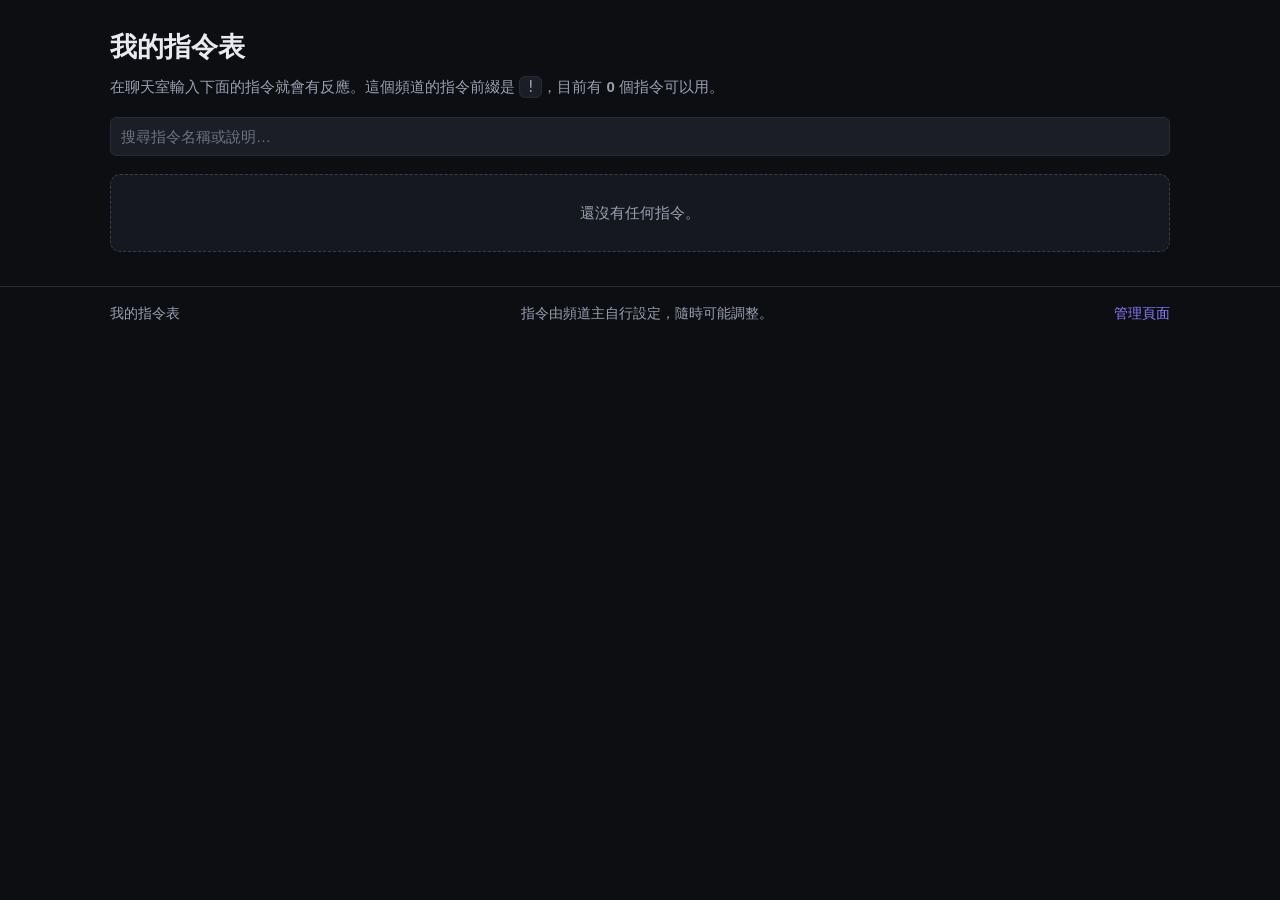
==== index.html @ 60c1bf4f "Add commands list website (viewer + admin) for GitHub Pages" ====
<!DOCTYPE html>
<html lang="zh-Hant">
<head>
<meta charset="utf-8">
<meta name="viewport" content="width=device-width, initial-scale=1, viewport-fit=cover">
<title>我的指令表</title>
<meta name="description" content="聊天室指令一覽：包含指令說明、權限、冷卻與別名。">
<link rel="icon" href="data:,">
<link rel="stylesheet" href="styles.css">
</head>
<body>

<main class="wrap">
  <header class="pub-head">
    <h1 data-site-title>我的指令表</h1>
    <p class="lead">
      在聊天室輸入下面的指令就會有反應。這個頻道的指令前綴是
      <code data-site-prefix>!</code>，目前有 <b data-total>0</b> 個指令可以用。
    </p>
  </header>

  <div class="pub-search">
    <label class="sr-only" for="cmd-q">搜尋指令</label>
    <input id="cmd-q" type="search" autocomplete="off" spellcheck="false"
           placeholder="搜尋指令名稱或說明…" data-cmd-search>
    <p class="count small muted" data-cmd-count hidden></p>
  </div>

  <div id="groups">
    <p class="muted small" data-loading>載入中…</p>
  </div>

  <p class="empty" data-empty hidden>沒有符合的指令。換個關鍵字試試看。</p>

  <p class="pub-note" data-note hidden>
    找不到想要的？頁面內容由頻道主自行維護，隨時可能調整。
  </p>
</main>

<footer class="foot">
  <div class="wrap foot-row">
    <span data-foot-title>指令表</span>
    <span class="muted">指令由頻道主自行設定，隨時可能調整。</span>
    <a href="admin.html" title="管理指令表">管理頁面</a>
  </div>
</footer>

<script src="viewer.js" defer></script>
</body>
</html>
---- styles.css ----
/* ===== 指令表網站 — 共用深色主題 ===== */
:root {
  --bg: #0d0e12;
  --bg-inset: #12141a;
  --bg-card: #16181f;
  --bg-elev: #1b1e27;
  --border: #272b36;
  --border-strong: #363c4a;
  --text: #e8eaf0;
  --dim: #98a0b0;
  --faint: #6b7280;
  --brand: #8b7cff;
  --brand-soft: rgba(139, 124, 255, .14);
  --ok: #3fb96f;
  --ok-soft: rgba(63, 185, 111, .14);
  --err: #e5534b;
  --err-soft: rgba(229, 83, 75, .14);
  --warn: #d4a72c;
  --warn-soft: rgba(212, 167, 44, .14);
  --mono: ui-monospace, "Cascadia Mono", "SF Mono", Consolas, "Microsoft JhengHei Mono", monospace;
  --sans: -apple-system, BlinkMacSystemFont, "Segoe UI", "Microsoft JhengHei", "PingFang TC", "Noto Sans TC", sans-serif;
  --radius: 10px;
  --radius-sm: 6px;
  --gap: 14px;
}

* { box-sizing: border-box; }

html { color-scheme: dark; }

body {
  margin: 0;
  background: var(--bg);
  color: var(--text);
  font-family: var(--sans);
  font-size: 15px;
  line-height: 1.55;
  -webkit-font-smoothing: antialiased;
}

a { color: var(--brand); text-decoration: none; }
a:hover { text-decoration: underline; }

.wrap { max-width: 1100px; margin: 0 auto; padding: 0 20px; }

.muted { color: var(--dim); }
.small { font-size: .875rem; }
[hidden] { display: none !important; }

.sr-only {
  position: absolute; width: 1px; height: 1px;
  margin: -1px; padding: 0; overflow: hidden;
  clip: rect(0 0 0 0); white-space: nowrap; border: 0;
}

/* ===== 頁首 ===== */
.pub-head { margin: 26px 0 18px; }
.pub-head h1 { margin: 0 0 .25em; font-size: 1.7rem; }
.pub-head .lead { color: var(--dim); margin: 0; }
.pub-head code, .pub-note code, .chip code {
  font-family: var(--mono);
  background: var(--bg-elev);
  border: 1px solid var(--border);
  border-radius: var(--radius-sm);
  padding: 1px 6px;
}

/* ===== 搜尋 ===== */
.pub-search { margin-bottom: 18px; }
.pub-search input {
  width: 100%;
  background: var(--bg-elev);
  border: 1px solid var(--border);
  border-radius: var(--radius);
  color: var(--text);
  font: inherit;
  padding: 10px 14px;
  outline: none;
}
.pub-search input:focus { border-color: var(--brand); }
.pub-search input::placeholder { color: var(--faint); }
.pub-search .count { margin: 6px 2px 0; }

/* ===== 分類卡片 ===== */
.cmd-group {
  margin-bottom: var(--gap);
  background: var(--bg-card);
  border: 1px solid var(--border);
  border-radius: var(--radius);
  padding: 14px 16px 16px;
}
.cmd-group h2 {
  margin: 0 0 12px;
  font-size: 1.08rem;
  display: flex;
  align-items: baseline;
  gap: 8px;
}

.cmd-list {
  display: grid;
  gap: 10px;
  grid-template-columns: repeat(auto-fill, minmax(260px, 1fr));
}

/* ===== 指令方塊 ===== */
.cmd {
  display: flex;
  flex-direction: column;
  gap: 6px;
  background: var(--bg-inset);
  border: 1px solid var(--border);
  border-radius: var(--radius);
  padding: 12px 14px;
  min-width: 0;
}
.cmd .usage {
  font-family: var(--mono);
  font-size: .95rem;
  font-weight: 700;
  color: var(--text);
  overflow-wrap: anywhere;
}
.cmd .sum { margin: 0; color: var(--dim); font-size: .9rem; overflow-wrap: anywhere; }
.cmd .meta { display: flex; flex-wrap: wrap; gap: 6px; margin: 2px 0 0; }

/* 權限徽章 / 標籤 */
.badge {
  display: inline-block;
  font-size: .78rem;
  font-weight: 600;
  line-height: 1.4;
  padding: 2px 9px;
  border-radius: 999px;
  border: 1px solid transparent;
  white-space: nowrap;
}
.badge.brand {
  background: var(--brand-soft);
  border-color: rgba(139, 124, 255, .45);
  color: #b3a8ff;
}
.chip {
  display: inline-block;
  font-size: .78rem;
  line-height: 1.4;
  padding: 2px 9px;
  border-radius: 999px;
  background: var(--bg-elev);
  border: 1px solid var(--border);
  color: var(--dim);
  overflow-wrap: anywhere;
  max-width: 100%;
}

.pub-note { color: var(--dim); font-size: .9rem; margin-top: 18px; }
.empty {
  text-align: center;
  color: var(--dim);
  background: var(--bg-card);
  border: 1px dashed var(--border-strong);
  border-radius: var(--radius);
  padding: 26px 14px;
}

/* ===== 頁尾 ===== */
.foot {
  margin-top: 34px;
  border-top: 1px solid var(--border);
  padding: 16px 0 26px;
  font-size: .875rem;
  color: var(--dim);
}
.foot .foot-row {
  display: flex;
  flex-wrap: wrap;
  gap: 8px 18px;
  align-items: center;
  justify-content: space-between;
}

/* ===== 按鈕 ===== */
.btn {
  display: inline-flex;
  align-items: center;
  gap: 6px;
  font: inherit;
  font-size: .9rem;
  font-weight: 600;
  color: var(--text);
  background: var(--bg-elev);
  border: 1px solid var(--border-strong);
  border-radius: var(--radius-sm);
  padding: 7px 13px;
  cursor: pointer;
  white-space: nowrap;
}
.btn:hover { border-color: var(--brand); }
.btn:active { transform: translateY(1px); }
.btn:disabled { opacity: .5; cursor: not-allowed; transform: none; }
.btn-primary { background: var(--brand); border-color: var(--brand); color: #14122b; }
.btn-primary:hover { filter: brightness(1.1); border-color: var(--brand); }
.btn-danger { color: #ff9d97; border-color: rgba(229, 83, 75, .5); }
.btn-danger:hover { border-color: var(--err); background: var(--err-soft); }
.btn-ghost { background: transparent; border-color: transparent; color: var(--dim); font-weight: 500; }
.btn-ghost:hover { border-color: var(--border-strong); color: var(--text); }
.btn-sm { font-size: .82rem; padding: 4px 10px; }
label.btn { cursor: pointer; }

/* ===== 表單 ===== */
input[type="text"], input[type="search"], input[type="password"], textarea, select {
  font: inherit;
  color: var(--text);
  background: var(--bg-elev);
  border: 1px solid var(--border);
  border-radius: var(--radius-sm);
  padding: 7px 10px;
  outline: none;
  min-width: 0;
}
input:focus, textarea:focus, select:focus { border-color: var(--brand); }
input::placeholder, textarea::placeholder { color: var(--faint); }
textarea { resize: vertical; line-height: 1.45; }

label.field {
  display: flex;
  flex-direction: column;
  gap: 4px;
  font-size: .8rem;
  font-weight: 600;
  color: var(--dim);
}

/* ===== 編輯頁 ===== */
.admin-wrap { padding-bottom: 60px; }

.admin-head {
  display: flex;
  flex-wrap: wrap;
  align-items: center;
  justify-content: space-between;
  gap: 10px;
  margin: 24px 0 16px;
}
.admin-head h1 { margin: 0; font-size: 1.45rem; }
.admin-head .head-links { display: flex; gap: 14px; font-size: .9rem; }

.card {
  background: var(--bg-card);
  border: 1px solid var(--border);
  border-radius: var(--radius);
  padding: 14px 16px;
}

/* Token 設定區 */
.token-panel { margin-bottom: 14px; }
.token-panel h2 { margin: 0 0 10px; font-size: 1rem; }
.token-row {
  display: flex;
  flex-wrap: wrap;
  gap: 10px;
  align-items: flex-end;
}
.token-row .field { flex: 1 1 180px; }
.token-row input { width: 100%; }
.settings-btns { display: flex; gap: 8px; align-items: center; }
.token-hint { margin: 10px 0 0; font-size: .82rem; color: var(--dim); }
.token-state { font-size: .85rem; font-weight: 600; }
.token-state.ok { color: var(--ok); }
.token-state.err { color: var(--err); }

/* 工具列 */
.admin-bar {
  position: sticky;
  top: 0;
  z-index: 30;
  display: flex;
  flex-wrap: wrap;
  align-items: center;
  gap: 8px;
  background: rgba(13, 14, 18, .92);
  backdrop-filter: blur(8px);
  border: 1px solid var(--border);
  border-radius: var(--radius);
  padding: 10px 12px;
  margin-bottom: 14px;
}
.admin-bar .spacer { flex: 1; }

.pill {
  display: inline-block;
  font-size: .78rem;
  font-weight: 700;
  padding: 3px 10px;
  border-radius: 999px;
  border: 1px solid transparent;
}
.pill.saved { background: var(--ok-soft); border-color: rgba(63, 185, 111, .45); color: var(--ok); }
.pill.dirty { background: var(--warn-soft); border-color: rgba(212, 167, 44, .45); color: var(--warn); }

/* 站點設定 */
.site-meta {
  display: flex;
  flex-wrap: wrap;
  gap: 12px;
  margin-bottom: 14px;
}
.site-meta .field { flex: 1 1 200px; }
.site-meta input { width: 100%; }

/* 分類（編輯） */
.group {
  background: var(--bg-card);
  border: 1px solid var(--border);
  border-radius: var(--radius);
  padding: 12px 14px 14px;
  margin-bottom: var(--gap);
}
.group-head {
  display: flex;
  align-items: center;
  gap: 8px;
  margin-bottom: 12px;
  cursor: grab;
}
.group-head:active { cursor: grabbing; }
.group-head .group-name {
  flex: 1;
  font-weight: 700;
  font-size: 1rem;
  background: transparent;
  border-color: transparent;
}
.group-head .group-name:hover, .group-head .group-name:focus { background: var(--bg-elev); border-color: var(--border); }
.group-head .count { color: var(--dim); font-size: .85rem; white-space: nowrap; }
.group-head .actions { display: flex; gap: 6px; }

.handle {
  color: var(--faint);
  font-size: .95rem;
  letter-spacing: -2px;
  user-select: none;
  padding: 0 2px;
}

/* 編輯頁的指令清單：欄位較多，用較寬的卡片 */
.group .cmd-list { grid-template-columns: repeat(auto-fill, minmax(340px, 1fr)); }

/* 指令方塊（編輯） */
.cmd-editor { gap: 10px; }
.cmd-editor .cmd-head {
  display: flex;
  align-items: center;
  gap: 8px;
  cursor: grab;
  border-bottom: 1px dashed var(--border);
  padding-bottom: 8px;
}
.cmd-editor .cmd-head:active { cursor: grabbing; }
.cmd-editor .cmd-head .preview {
  flex: 1;
  font-family: var(--mono);
  font-weight: 700;
  font-size: .92rem;
  color: var(--brand);
  overflow-wrap: anywhere;
}
.cmd-editor .grid2 {
  display: grid;
  grid-template-columns: 1fr 1fr;
  gap: 8px;
}
.cmd-editor .grid2 .full { grid-column: 1 / -1; }
.cmd-editor input, .cmd-editor textarea { width: 100%; font-size: .9rem; }

/* 新增按鈕列 */
.add-row { margin-top: 10px; }

/* 空狀態 */
.admin-empty {
  text-align: center;
  color: var(--dim);
  border: 1px dashed var(--border-strong);
  border-radius: var(--radius);
  padding: 34px 16px;
}
.admin-empty b { color: var(--text); }

/* 拖曳狀態 */
.dragging { opacity: .38; }
.drop-before { box-shadow: 0 -3px 0 0 var(--brand); }
.drop-after { box-shadow: 0 3px 0 0 var(--brand); }
.drop-inside { outline: 2px solid var(--brand); outline-offset: -2px; }

/* 提示條 */
.banner {
  display: flex;
  flex-wrap: wrap;
  align-items: center;
  gap: 10px;
  border-radius: var(--radius);
  padding: 10px 14px;
  margin-bottom: 14px;
  font-size: .9rem;
  border: 1px solid transparent;
}
.banner.warn { background: var(--warn-soft); border-color: rgba(212, 167, 44, .4); color: #ecd27c; }
.banner.info { background: var(--brand-soft); border-color: rgba(139, 124, 255, .4); color: #bcb2ff; }
.banner .banner-spacer { flex: 1; }

/* Toast */
#toast {
  position: fixed;
  left: 50%;
  bottom: 26px;
  transform: translateX(-50%) translateY(20px);
  background: var(--bg-elev);
  border: 1px solid var(--border-strong);
  border-radius: var(--radius);
  padding: 10px 18px;
  font-size: .9rem;
  font-weight: 600;
  opacity: 0;
  pointer-events: none;
  transition: .22s ease;
  z-index: 100;
  max-width: min(92vw, 480px);
  text-align: center;
}
#toast.show { opacity: 1; transform: translateX(-50%) translateY(0); }
#toast.ok { border-color: rgba(63, 185, 111, .6); color: var(--ok); }
#toast.err { border-color: rgba(229, 83, 75, .6); color: #ff9d97; }

/* ===== 響應式 ===== */
@media (max-width: 640px) {
  .cmd-list { grid-template-columns: 1fr; }
  .cmd-editor .grid2 { grid-template-columns: 1fr; }
  .admin-head h1 { font-size: 1.25rem; }
  .admin-bar { position: static; }
}
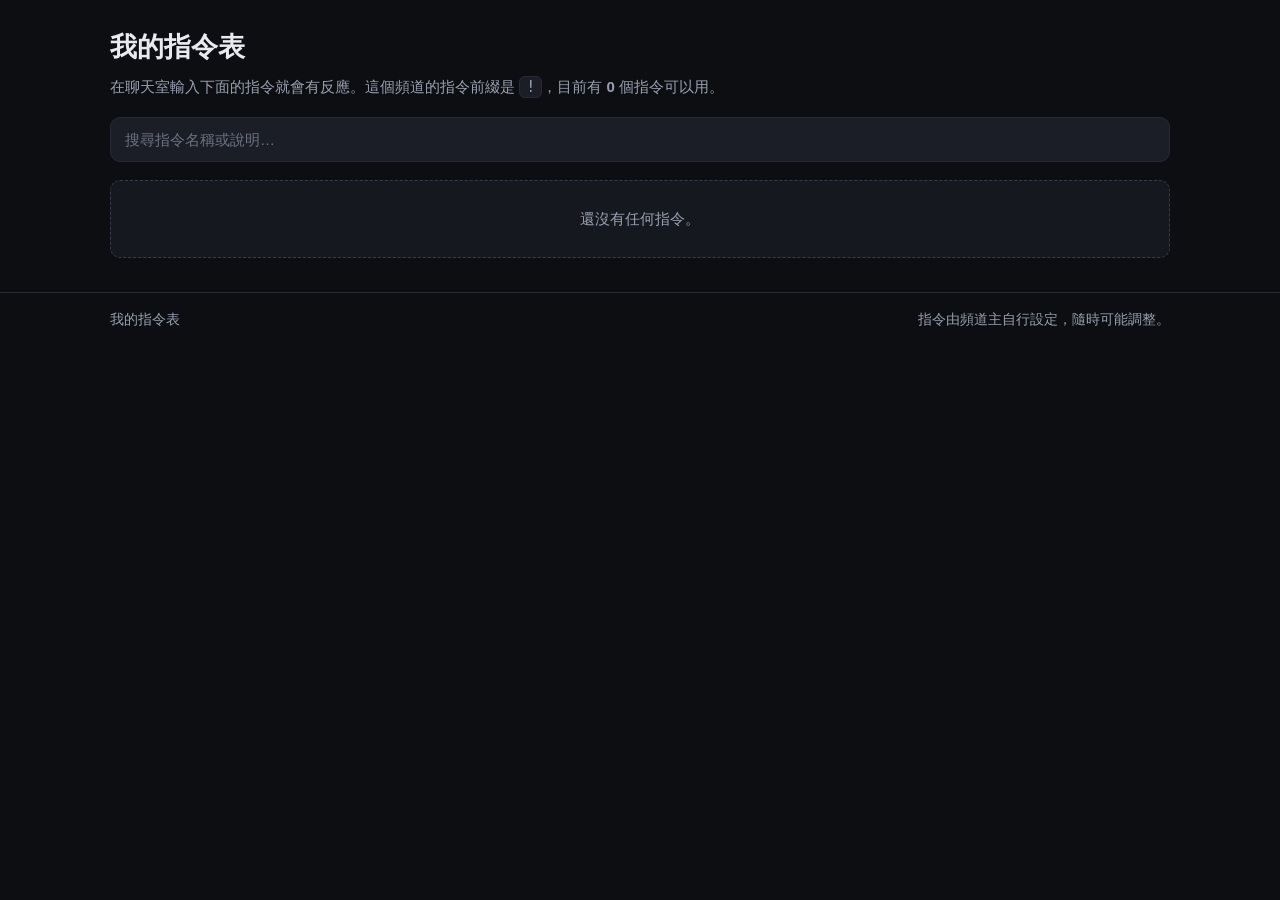
==== commit 3e2bc3ad: "Simplify to single index.html + editable commands.json" ====
--- a/index.html
+++ b/index.html
@@ -6,7 +6,162 @@
 <title>我的指令表</title>
 <meta name="description" content="聊天室指令一覽：包含指令說明、權限、冷卻與別名。">
 <link rel="icon" href="data:,">
-<link rel="stylesheet" href="styles.css">
+<style>
+:root {
+  --bg: #0d0e12;
+  --bg-inset: #12141a;
+  --bg-card: #16181f;
+  --bg-elev: #1b1e27;
+  --border: #272b36;
+  --border-strong: #363c4a;
+  --text: #e8eaf0;
+  --dim: #98a0b0;
+  --faint: #6b7280;
+  --brand: #8b7cff;
+  --brand-soft: rgba(139, 124, 255, .14);
+  --mono: ui-monospace, "Cascadia Mono", "SF Mono", Consolas, "Microsoft JhengHei Mono", monospace;
+  --sans: -apple-system, BlinkMacSystemFont, "Segoe UI", "Microsoft JhengHei", "PingFang TC", "Noto Sans TC", sans-serif;
+  --radius: 10px;
+  --radius-sm: 6px;
+  --gap: 14px;
+}
+* { box-sizing: border-box; }
+html { color-scheme: dark; }
+body {
+  margin: 0;
+  background: var(--bg);
+  color: var(--text);
+  font-family: var(--sans);
+  font-size: 15px;
+  line-height: 1.55;
+  -webkit-font-smoothing: antialiased;
+}
+a { color: var(--brand); text-decoration: none; }
+a:hover { text-decoration: underline; }
+.wrap { max-width: 1100px; margin: 0 auto; padding: 0 20px; }
+.muted { color: var(--dim); }
+.small { font-size: .875rem; }
+[hidden] { display: none !important; }
+.sr-only {
+  position: absolute; width: 1px; height: 1px;
+  margin: -1px; padding: 0; overflow: hidden;
+  clip: rect(0 0 0 0); white-space: nowrap; border: 0;
+}
+.pub-head { margin: 26px 0 18px; }
+.pub-head h1 { margin: 0 0 .25em; font-size: 1.7rem; }
+.pub-head .lead { color: var(--dim); margin: 0; }
+.pub-head code, .pub-note code {
+  font-family: var(--mono);
+  background: var(--bg-elev);
+  border: 1px solid var(--border);
+  border-radius: var(--radius-sm);
+  padding: 1px 6px;
+}
+.pub-search { margin-bottom: 18px; }
+.pub-search input {
+  width: 100%;
+  background: var(--bg-elev);
+  border: 1px solid var(--border);
+  border-radius: var(--radius);
+  color: var(--text);
+  font: inherit;
+  padding: 10px 14px;
+  outline: none;
+}
+.pub-search input:focus { border-color: var(--brand); }
+.pub-search input::placeholder { color: var(--faint); }
+.pub-search .count { margin: 6px 2px 0; }
+.cmd-group {
+  margin-bottom: var(--gap);
+  background: var(--bg-card);
+  border: 1px solid var(--border);
+  border-radius: var(--radius);
+  padding: 14px 16px 16px;
+}
+.cmd-group h2 {
+  margin: 0 0 12px;
+  font-size: 1.08rem;
+  display: flex;
+  align-items: baseline;
+  gap: 8px;
+}
+.cmd-list {
+  display: grid;
+  gap: 10px;
+  grid-template-columns: repeat(auto-fill, minmax(260px, 1fr));
+}
+.cmd {
+  display: flex;
+  flex-direction: column;
+  gap: 6px;
+  background: var(--bg-inset);
+  border: 1px solid var(--border);
+  border-radius: var(--radius);
+  padding: 12px 14px;
+  min-width: 0;
+}
+.cmd .usage {
+  font-family: var(--mono);
+  font-size: .95rem;
+  font-weight: 700;
+  overflow-wrap: anywhere;
+}
+.cmd .sum { margin: 0; color: var(--dim); font-size: .9rem; overflow-wrap: anywhere; }
+.cmd .meta { display: flex; flex-wrap: wrap; gap: 6px; margin: 2px 0 0; }
+.badge {
+  display: inline-block;
+  font-size: .78rem;
+  font-weight: 600;
+  line-height: 1.4;
+  padding: 2px 9px;
+  border-radius: 999px;
+  border: 1px solid transparent;
+  white-space: nowrap;
+}
+.badge.brand {
+  background: var(--brand-soft);
+  border-color: rgba(139, 124, 255, .45);
+  color: #b3a8ff;
+}
+.chip {
+  display: inline-block;
+  font-size: .78rem;
+  line-height: 1.4;
+  padding: 2px 9px;
+  border-radius: 999px;
+  background: var(--bg-elev);
+  border: 1px solid var(--border);
+  color: var(--dim);
+  overflow-wrap: anywhere;
+  max-width: 100%;
+}
+.pub-note { color: var(--dim); font-size: .9rem; margin-top: 18px; }
+.empty {
+  text-align: center;
+  color: var(--dim);
+  background: var(--bg-card);
+  border: 1px dashed var(--border-strong);
+  border-radius: var(--radius);
+  padding: 26px 14px;
+}
+.foot {
+  margin-top: 34px;
+  border-top: 1px solid var(--border);
+  padding: 16px 0 26px;
+  font-size: .875rem;
+  color: var(--dim);
+}
+.foot .foot-row {
+  display: flex;
+  flex-wrap: wrap;
+  gap: 8px 18px;
+  align-items: center;
+  justify-content: space-between;
+}
+@media (max-width: 640px) {
+  .cmd-list { grid-template-columns: 1fr; }
+}
+</style>
 </head>
 <body>
 
@@ -27,10 +182,10 @@
   </div>
 
   <div id="groups">
-    <p class="muted small" data-loading>載入中…</p>
+    <p class="muted small">載入中…</p>
   </div>
 
-  <p class="empty" data-empty hidden>沒有符合的指令。換個關鍵字試試看。</p>
+  <p class="empty" data-empty hidden></p>
 
   <p class="pub-note" data-note hidden>
     找不到想要的？頁面內容由頻道主自行維護，隨時可能調整。
@@ -41,10 +196,148 @@
   <div class="wrap foot-row">
     <span data-foot-title>指令表</span>
     <span class="muted">指令由頻道主自行設定，隨時可能調整。</span>
-    <a href="admin.html" title="管理指令表">管理頁面</a>
   </div>
 </footer>
 
-<script src="viewer.js" defer></script>
+<script>
+(function () {
+  "use strict";
+
+  var DATA = { title: "我的指令表", prefix: "!", groups: [] };
+  var query = "";
+
+  var el = {
+    title: document.querySelector("[data-site-title]"),
+    footTitle: document.querySelector("[data-foot-title]"),
+    prefix: document.querySelector("[data-site-prefix]"),
+    total: document.querySelector("[data-total]"),
+    search: document.querySelector("[data-cmd-search]"),
+    count: document.querySelector("[data-cmd-count]"),
+    groups: document.getElementById("groups"),
+    empty: document.querySelector("[data-empty]"),
+    note: document.querySelector("[data-note]")
+  };
+
+  function esc(s) {
+    return String(s == null ? "" : s)
+      .replace(/&/g, "&amp;").replace(/</g, "&lt;").replace(/>/g, "&gt;")
+      .replace(/"/g, "&quot;").replace(/'/g, "&#39;");
+  }
+
+  function norm(s) { return String(s == null ? "" : s).toLowerCase(); }
+
+  function sanitize(raw) {
+    var d = raw && typeof raw === "object" ? raw : {};
+    var data = {
+      title: (typeof d.title === "string" && d.title.trim()) ? d.title : "我的指令表",
+      prefix: (typeof d.prefix === "string" && d.prefix) ? d.prefix : "!",
+      groups: []
+    };
+    (Array.isArray(d.groups) ? d.groups : []).forEach(function (g) {
+      if (!g || typeof g !== "object") return;
+      var group = { name: String(g.name || "未命名分類"), commands: [] };
+      (Array.isArray(g.commands) ? g.commands : []).forEach(function (c) {
+        if (!c || typeof c !== "object") return;
+        group.commands.push({
+          name: String(c.name || ""),
+          description: String(c.description || ""),
+          permission: String(c.permission || ""),
+          cooldown: String(c.cooldown || ""),
+          aliases: Array.isArray(c.aliases) ? c.aliases.map(String) : []
+        });
+      });
+      data.groups.push(group);
+    });
+    return data;
+  }
+
+  function matches(c, q) {
+    if (!q) return true;
+    return (norm(c.name) + " " + norm(c.description) + " " +
+      norm(c.permission) + " " + norm(c.cooldown) + " " +
+      c.aliases.map(norm).join(" ")).indexOf(q) !== -1;
+  }
+
+  function cmdHtml(c, prefix) {
+    var h = '<article class="cmd">';
+    h += '<span class="usage">' + esc(prefix + c.name) + "</span>";
+    if (c.description) h += '<p class="sum">' + esc(c.description) + "</p>";
+    var meta = [];
+    if (c.permission) meta.push('<span class="badge brand">' + esc(c.permission) + "</span>");
+    if (c.cooldown) meta.push('<span class="chip">冷卻：' + esc(c.cooldown) + "</span>");
+    if (c.aliases.length) {
+      meta.push('<span class="chip">也可以打：' +
+        c.aliases.map(function (a) { return esc(prefix + a); }).join("、") + "</span>");
+    }
+    if (meta.length) h += '<p class="meta">' + meta.join("") + "</p>";
+    return h + "</article>";
+  }
+
+  function render() {
+    var prefix = DATA.prefix;
+    var q = norm(query.trim());
+    var shown = 0, total = 0, html = "";
+
+    DATA.groups.forEach(function (g) {
+      total += g.commands.length;
+      var cmds = g.commands.filter(function (c) { return matches(c, q); });
+      if (!cmds.length) return;
+      shown += cmds.length;
+      html += '<section class="cmd-group"><h2>' + esc(g.name) +
+        ' <span class="muted small">（' + cmds.length + "）</span></h2>" +
+        '<div class="cmd-list">' + cmds.map(function (c) { return cmdHtml(c, prefix); }).join("") +
+        "</div></section>";
+    });
+
+    el.groups.innerHTML = html;
+    el.total.textContent = String(total);
+    el.title.textContent = DATA.title;
+    el.footTitle.textContent = DATA.title;
+    document.title = DATA.title;
+    el.prefix.textContent = prefix;
+
+    var searching = q.length > 0;
+    el.count.hidden = !searching;
+    if (searching) el.count.textContent = "顯示 " + shown + " / " + total + " 個指令";
+
+    var none = DATA.groups.length === 0 || (searching && shown === 0);
+    el.empty.hidden = !none;
+    if (DATA.groups.length === 0) el.empty.textContent = "還沒有任何指令。";
+    else if (searching && shown === 0) el.empty.textContent = "沒有符合的指令。換個關鍵字試試看。";
+    el.note.hidden = DATA.groups.length === 0;
+  }
+
+  function showLoadError(msg) {
+    el.groups.innerHTML = "";
+    el.empty.hidden = false;
+    el.empty.textContent = msg;
+  }
+
+  async function load() {
+    if (location.protocol === "file:") {
+      showLoadError("無法在「直接雙擊開啟」的情況下讀取 commands.json。" +
+        "請用本機伺服器預覽（在此資料夾執行 python -m http.server 8000），" +
+        "或把檔案上傳到 GitHub Pages 後再打開。");
+      return;
+    }
+    try {
+      var res = await fetch("./commands.json?v=" + Date.now(), { cache: "no-store" });
+      if (!res.ok) throw new Error("HTTP " + res.status);
+      DATA = sanitize(await res.json());
+      render();
+    } catch (err) {
+      console.error(err);
+      showLoadError("載入 commands.json 失敗，請稍後再試。");
+    }
+  }
+
+  el.search.addEventListener("input", function () {
+    query = el.search.value;
+    render();
+  });
+
+  load();
+})();
+</script>
 </body>
 </html>
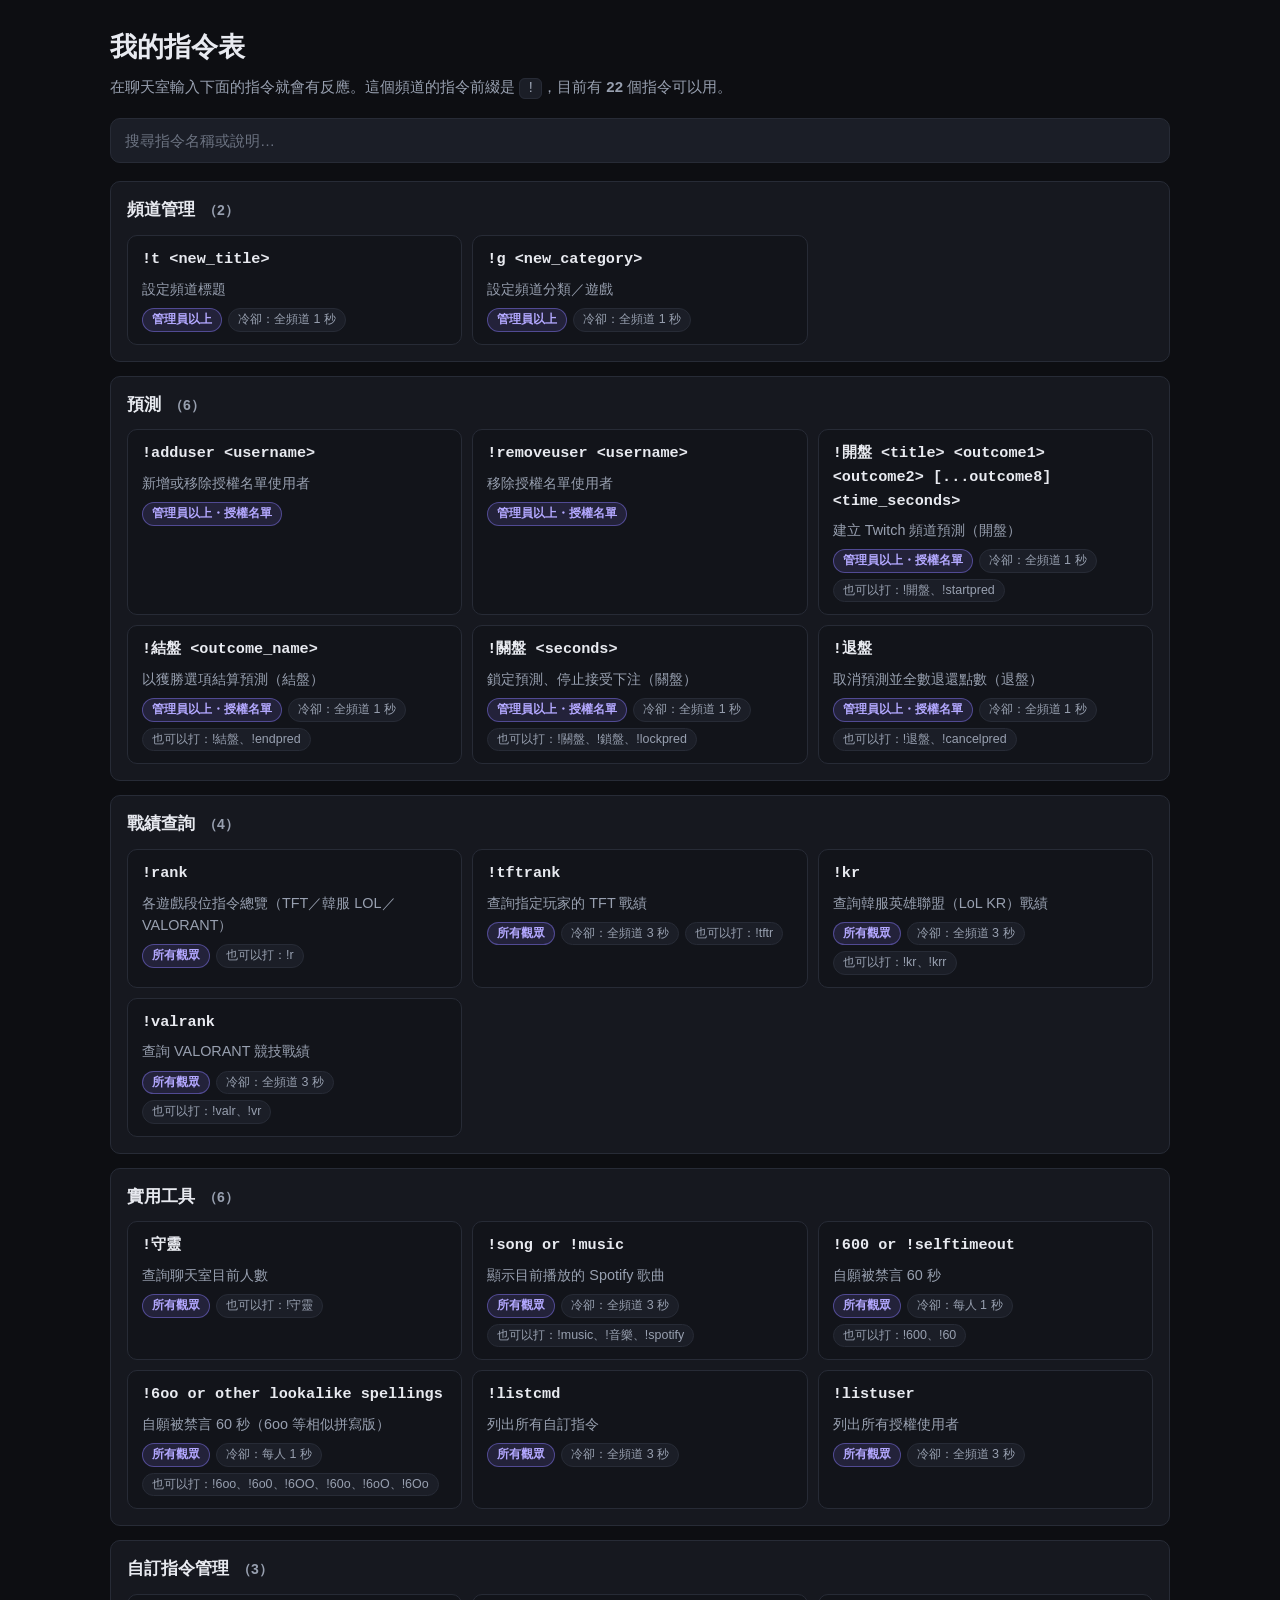
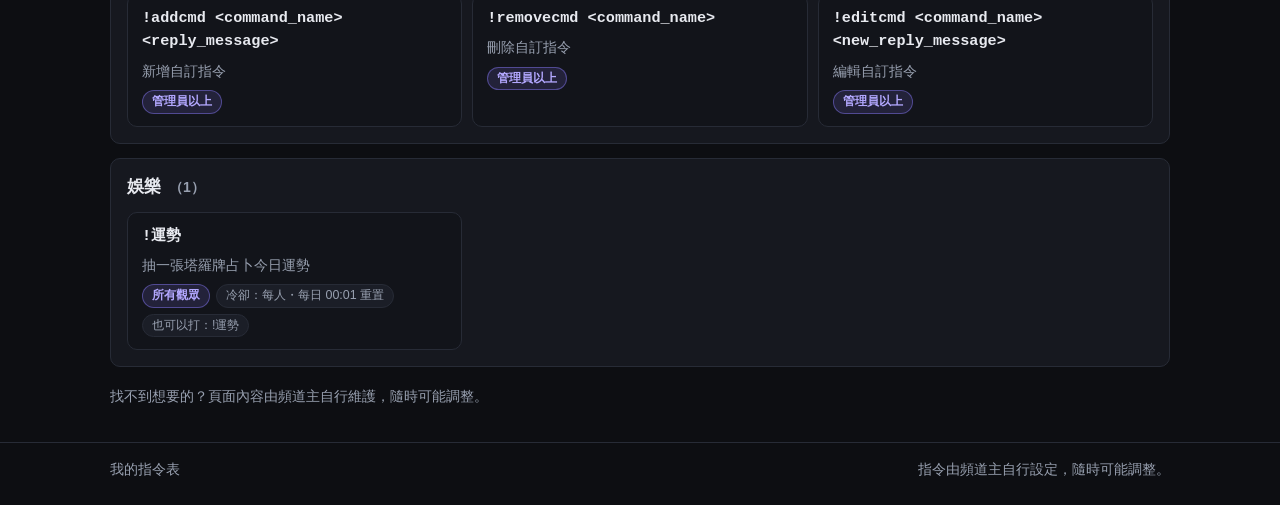
==== commit bfa92099: "Load 22 bot commands into commands.json; support usage field in index.html" ====
--- a/index.html
+++ b/index.html
@@ -240,6 +240,7 @@
         if (!c || typeof c !== "object") return;
         group.commands.push({
           name: String(c.name || ""),
+          usage: (typeof c.usage === "string" && c.usage.trim()) ? c.usage : "",
           description: String(c.description || ""),
           permission: String(c.permission || ""),
           cooldown: String(c.cooldown || ""),
@@ -260,7 +261,7 @@
 
   function cmdHtml(c, prefix) {
     var h = '<article class="cmd">';
-    h += '<span class="usage">' + esc(prefix + c.name) + "</span>";
+    h += '<span class="usage">' + esc(c.usage || prefix + c.name) + "</span>";
     if (c.description) h += '<p class="sum">' + esc(c.description) + "</p>";
     var meta = [];
     if (c.permission) meta.push('<span class="badge brand">' + esc(c.permission) + "</span>");
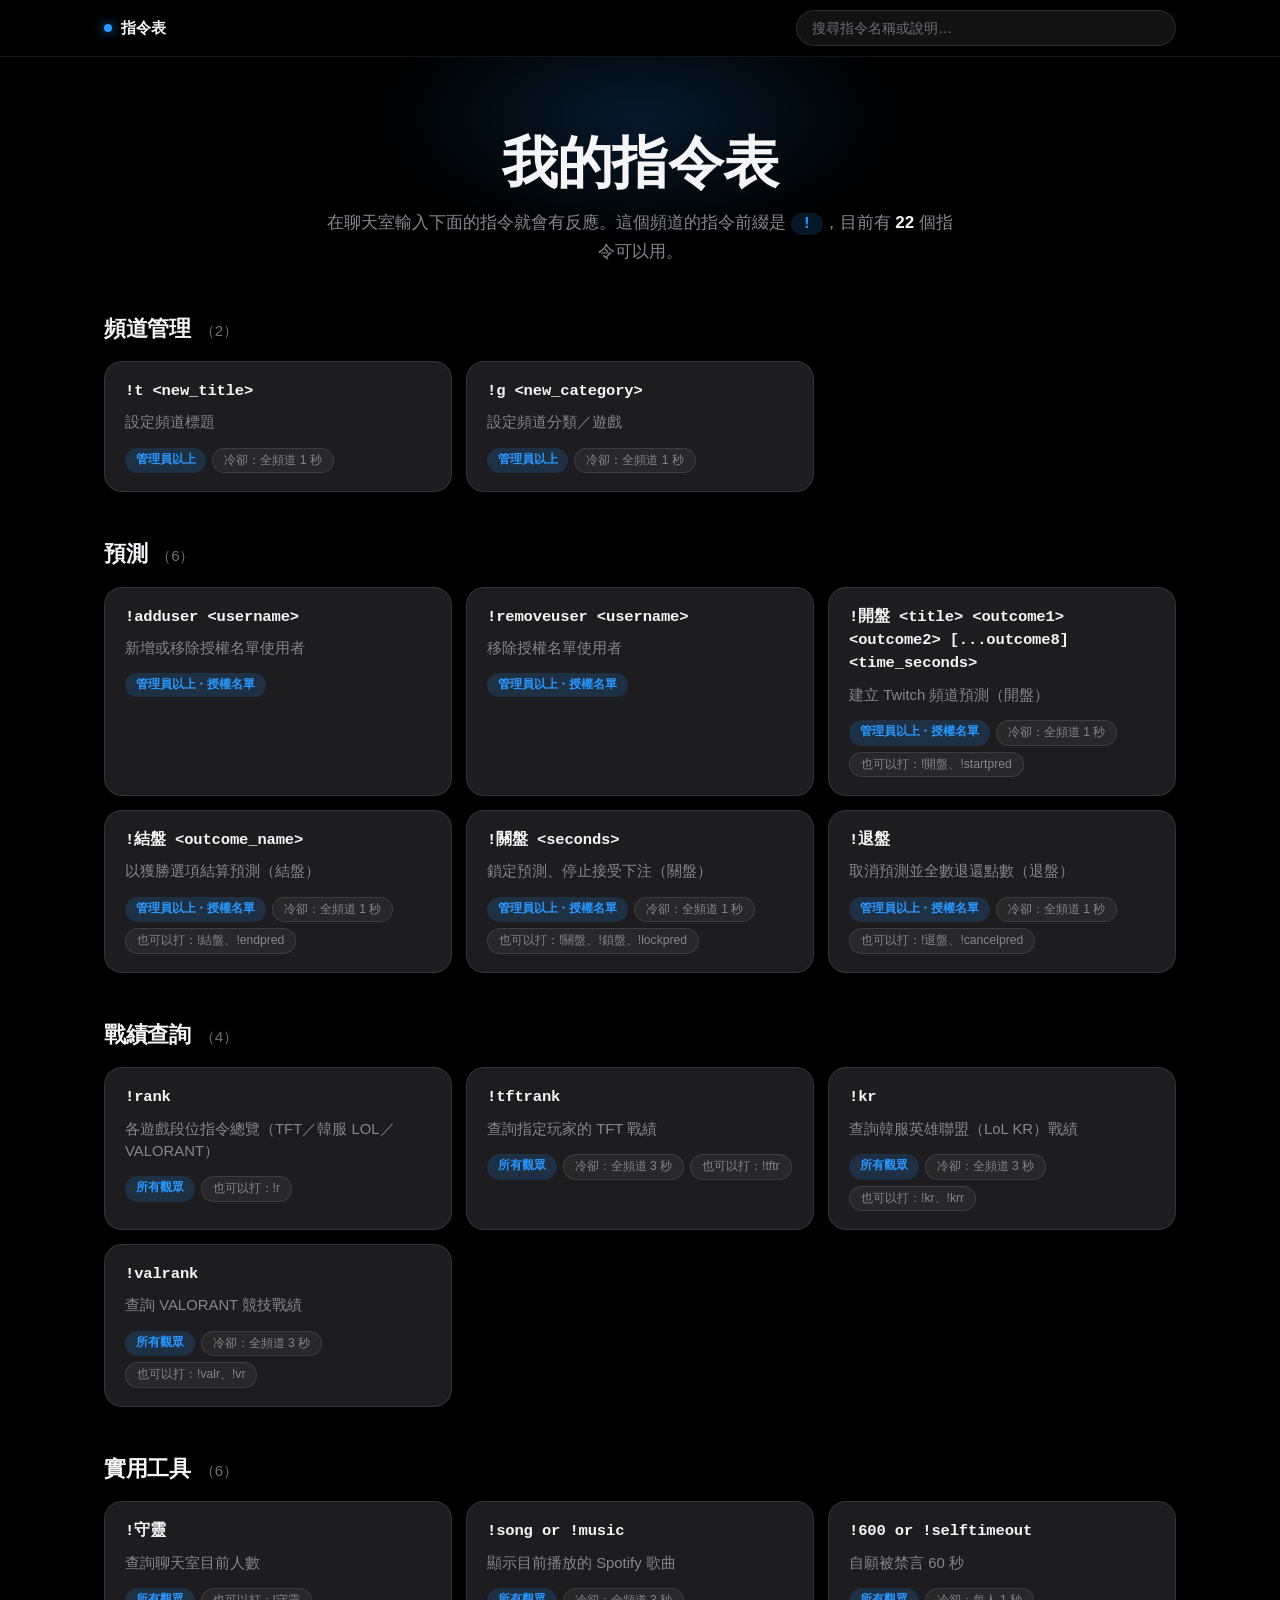
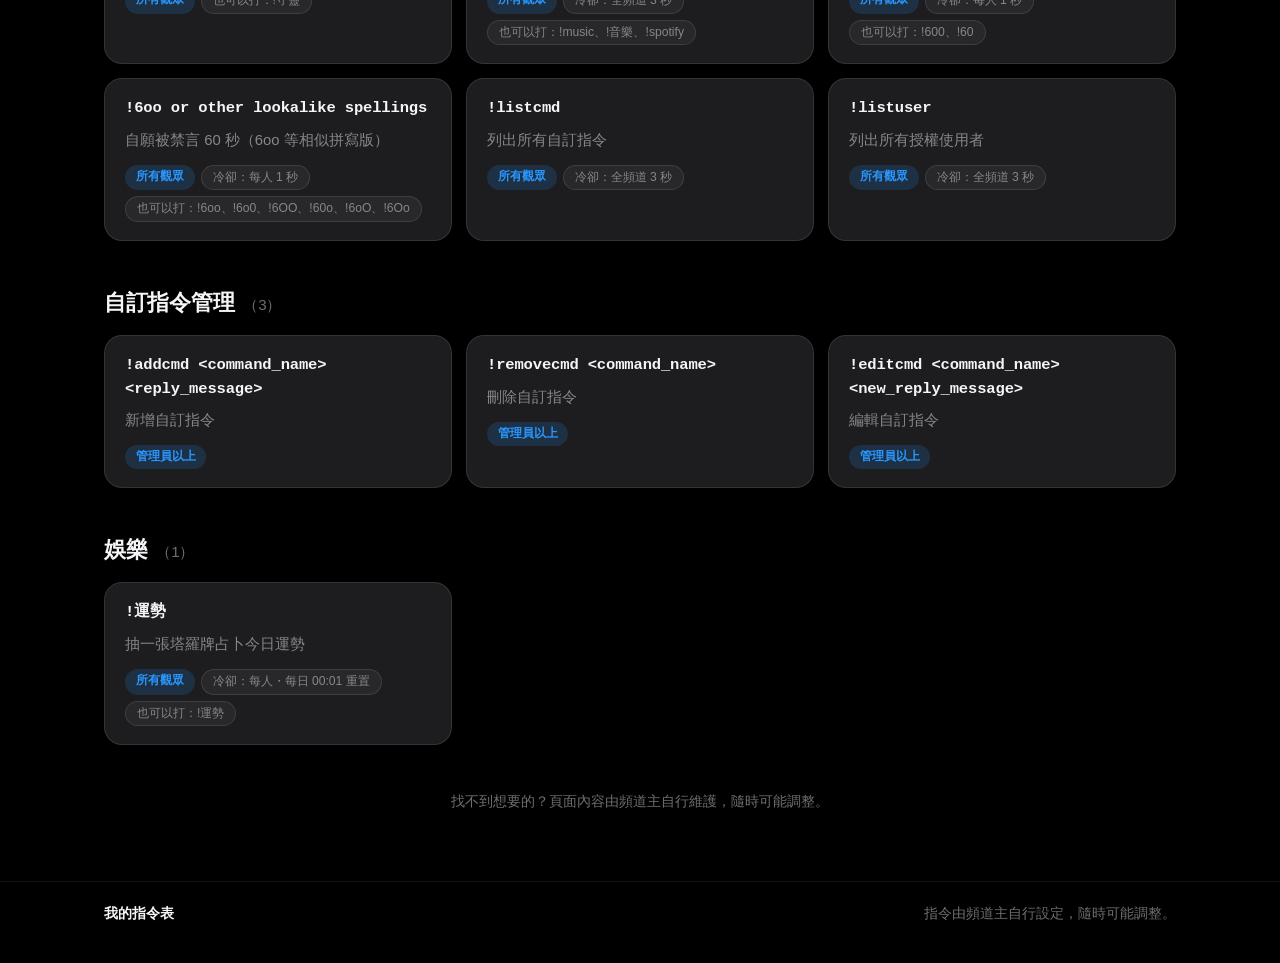
==== commit 5e6b4485: "Apple dark redesign; split CSS into style.css with sticky nav and hero" ====
--- a/index.html
+++ b/index.html
@@ -6,181 +6,33 @@
 <title>我的指令表</title>
 <meta name="description" content="聊天室指令一覽：包含指令說明、權限、冷卻與別名。">
 <link rel="icon" href="data:,">
-<style>
-:root {
-  --bg: #0d0e12;
-  --bg-inset: #12141a;
-  --bg-card: #16181f;
-  --bg-elev: #1b1e27;
-  --border: #272b36;
-  --border-strong: #363c4a;
-  --text: #e8eaf0;
-  --dim: #98a0b0;
-  --faint: #6b7280;
-  --brand: #8b7cff;
-  --brand-soft: rgba(139, 124, 255, .14);
-  --mono: ui-monospace, "Cascadia Mono", "SF Mono", Consolas, "Microsoft JhengHei Mono", monospace;
-  --sans: -apple-system, BlinkMacSystemFont, "Segoe UI", "Microsoft JhengHei", "PingFang TC", "Noto Sans TC", sans-serif;
-  --radius: 10px;
-  --radius-sm: 6px;
-  --gap: 14px;
-}
-* { box-sizing: border-box; }
-html { color-scheme: dark; }
-body {
-  margin: 0;
-  background: var(--bg);
-  color: var(--text);
-  font-family: var(--sans);
-  font-size: 15px;
-  line-height: 1.55;
-  -webkit-font-smoothing: antialiased;
-}
-a { color: var(--brand); text-decoration: none; }
-a:hover { text-decoration: underline; }
-.wrap { max-width: 1100px; margin: 0 auto; padding: 0 20px; }
-.muted { color: var(--dim); }
-.small { font-size: .875rem; }
-[hidden] { display: none !important; }
-.sr-only {
-  position: absolute; width: 1px; height: 1px;
-  margin: -1px; padding: 0; overflow: hidden;
-  clip: rect(0 0 0 0); white-space: nowrap; border: 0;
-}
-.pub-head { margin: 26px 0 18px; }
-.pub-head h1 { margin: 0 0 .25em; font-size: 1.7rem; }
-.pub-head .lead { color: var(--dim); margin: 0; }
-.pub-head code, .pub-note code {
-  font-family: var(--mono);
-  background: var(--bg-elev);
-  border: 1px solid var(--border);
-  border-radius: var(--radius-sm);
-  padding: 1px 6px;
-}
-.pub-search { margin-bottom: 18px; }
-.pub-search input {
-  width: 100%;
-  background: var(--bg-elev);
-  border: 1px solid var(--border);
-  border-radius: var(--radius);
-  color: var(--text);
-  font: inherit;
-  padding: 10px 14px;
-  outline: none;
-}
-.pub-search input:focus { border-color: var(--brand); }
-.pub-search input::placeholder { color: var(--faint); }
-.pub-search .count { margin: 6px 2px 0; }
-.cmd-group {
-  margin-bottom: var(--gap);
-  background: var(--bg-card);
-  border: 1px solid var(--border);
-  border-radius: var(--radius);
-  padding: 14px 16px 16px;
-}
-.cmd-group h2 {
-  margin: 0 0 12px;
-  font-size: 1.08rem;
-  display: flex;
-  align-items: baseline;
-  gap: 8px;
-}
-.cmd-list {
-  display: grid;
-  gap: 10px;
-  grid-template-columns: repeat(auto-fill, minmax(260px, 1fr));
-}
-.cmd {
-  display: flex;
-  flex-direction: column;
-  gap: 6px;
-  background: var(--bg-inset);
-  border: 1px solid var(--border);
-  border-radius: var(--radius);
-  padding: 12px 14px;
-  min-width: 0;
-}
-.cmd .usage {
-  font-family: var(--mono);
-  font-size: .95rem;
-  font-weight: 700;
-  overflow-wrap: anywhere;
-}
-.cmd .sum { margin: 0; color: var(--dim); font-size: .9rem; overflow-wrap: anywhere; }
-.cmd .meta { display: flex; flex-wrap: wrap; gap: 6px; margin: 2px 0 0; }
-.badge {
-  display: inline-block;
-  font-size: .78rem;
-  font-weight: 600;
-  line-height: 1.4;
-  padding: 2px 9px;
-  border-radius: 999px;
-  border: 1px solid transparent;
-  white-space: nowrap;
-}
-.badge.brand {
-  background: var(--brand-soft);
-  border-color: rgba(139, 124, 255, .45);
-  color: #b3a8ff;
-}
-.chip {
-  display: inline-block;
-  font-size: .78rem;
-  line-height: 1.4;
-  padding: 2px 9px;
-  border-radius: 999px;
-  background: var(--bg-elev);
-  border: 1px solid var(--border);
-  color: var(--dim);
-  overflow-wrap: anywhere;
-  max-width: 100%;
-}
-.pub-note { color: var(--dim); font-size: .9rem; margin-top: 18px; }
-.empty {
-  text-align: center;
-  color: var(--dim);
-  background: var(--bg-card);
-  border: 1px dashed var(--border-strong);
-  border-radius: var(--radius);
-  padding: 26px 14px;
-}
-.foot {
-  margin-top: 34px;
-  border-top: 1px solid var(--border);
-  padding: 16px 0 26px;
-  font-size: .875rem;
-  color: var(--dim);
-}
-.foot .foot-row {
-  display: flex;
-  flex-wrap: wrap;
-  gap: 8px 18px;
-  align-items: center;
-  justify-content: space-between;
-}
-@media (max-width: 640px) {
-  .cmd-list { grid-template-columns: 1fr; }
-}
-</style>
+<link rel="stylesheet" href="style.css">
 </head>
 <body>
 
-<main class="wrap">
-  <header class="pub-head">
+<nav class="nav">
+  <div class="wrap nav-inner">
+    <span class="brand"><span class="brand-dot"></span>指令表</span>
+    <div class="nav-search">
+      <label class="sr-only" for="cmd-q">搜尋指令</label>
+      <input id="cmd-q" type="search" autocomplete="off" spellcheck="false"
+             placeholder="搜尋指令名稱或說明…" data-cmd-search>
+      <p class="count" data-cmd-count hidden></p>
+    </div>
+  </div>
+</nav>
+
+<header class="hero">
+  <div class="wrap">
     <h1 data-site-title>我的指令表</h1>
     <p class="lead">
       在聊天室輸入下面的指令就會有反應。這個頻道的指令前綴是
       <code data-site-prefix>!</code>，目前有 <b data-total>0</b> 個指令可以用。
     </p>
-  </header>
+  </div>
+</header>
 
-  <div class="pub-search">
-    <label class="sr-only" for="cmd-q">搜尋指令</label>
-    <input id="cmd-q" type="search" autocomplete="off" spellcheck="false"
-           placeholder="搜尋指令名稱或說明…" data-cmd-search>
-    <p class="count small muted" data-cmd-count hidden></p>
-  </div>
-
+<main class="wrap content">
   <div id="groups">
     <p class="muted small">載入中…</p>
   </div>
--- a/style.css
+++ b/style.css
@@ -0,0 +1,324 @@
+/* ===== 指令表 — Apple-style dark theme ===== */
+
+:root {
+  --bg: #000000;
+  --bg-card: #1d1d1f;
+  --bg-soft: rgba(255, 255, 255, .05);
+  --text: #f5f5f7;
+  --dim: #86868b;
+  --faint: #6e6e73;
+  --accent: #2997ff;
+  --accent-soft: rgba(41, 151, 255, .16);
+  --hairline: rgba(255, 255, 255, .10);
+  --hairline-strong: rgba(255, 255, 255, .22);
+  --nav-bg: rgba(0, 0, 0, .72);
+  --shadow-hover: 0 14px 36px rgba(0, 0, 0, .6);
+  --radius-card: 18px;
+  --radius-input: 12px;
+  --pill: 980px;
+  --font: -apple-system, BlinkMacSystemFont, "SF Pro Text", "SF Pro Display",
+          "Helvetica Neue", "PingFang TC", "Microsoft JhengHei", "Noto Sans TC", sans-serif;
+  --mono: ui-monospace, "SF Mono", SFMono-Regular, Menlo, Consolas,
+          "Cascadia Mono", "Microsoft JhengHei Mono", monospace;
+}
+
+* { box-sizing: border-box; }
+
+html { color-scheme: dark; }
+
+body {
+  margin: 0;
+  background: var(--bg);
+  color: var(--text);
+  font-family: var(--font);
+  font-size: 16px;
+  line-height: 1.5;
+  -webkit-font-smoothing: antialiased;
+  -moz-osx-font-smoothing: grayscale;
+}
+
+::selection { background: rgba(41, 151, 255, .35); }
+
+a { color: var(--accent); text-decoration: none; }
+a:hover { text-decoration: underline; }
+
+.wrap { max-width: 1120px; margin: 0 auto; padding: 0 24px; }
+
+.muted { color: var(--dim); }
+.small { font-size: .875rem; }
+[hidden] { display: none !important; }
+
+.sr-only {
+  position: absolute; width: 1px; height: 1px;
+  margin: -1px; padding: 0; overflow: hidden;
+  clip: rect(0 0 0 0); white-space: nowrap; border: 0;
+}
+
+/* ===== 頂部列（磨砂） ===== */
+.nav {
+  position: sticky;
+  top: 0;
+  z-index: 50;
+  background: var(--nav-bg);
+  -webkit-backdrop-filter: blur(20px) saturate(180%);
+  backdrop-filter: blur(20px) saturate(180%);
+  border-bottom: 1px solid rgba(255, 255, 255, .08);
+}
+.nav-inner {
+  display: flex;
+  align-items: center;
+  justify-content: space-between;
+  gap: 18px;
+  min-height: 56px;
+}
+.brand {
+  display: flex;
+  align-items: center;
+  gap: 9px;
+  font-size: .95rem;
+  font-weight: 600;
+  letter-spacing: -.01em;
+  color: var(--text);
+  white-space: nowrap;
+}
+.brand-dot {
+  width: 8px;
+  height: 8px;
+  border-radius: 50%;
+  background: var(--accent);
+  box-shadow: 0 0 12px rgba(41, 151, 255, .9);
+}
+.nav-search {
+  display: flex;
+  align-items: center;
+  gap: 10px;
+  flex: 0 1 380px;
+  min-width: 0;
+}
+.nav-search input {
+  flex: 1;
+  min-width: 0;
+  height: 36px;
+  padding: 0 15px;
+  border-radius: var(--pill);
+  background: rgba(255, 255, 255, .07);
+  border: 1px solid var(--hairline);
+  color: var(--text);
+  font: inherit;
+  font-size: .9rem;
+  outline: none;
+  -webkit-appearance: none;
+  appearance: none;
+  transition: border-color .2s ease, background .2s ease, box-shadow .2s ease;
+}
+.nav-search input::-webkit-search-decoration,
+.nav-search input::-webkit-search-cancel-button { -webkit-appearance: none; }
+.nav-search input::placeholder { color: var(--faint); }
+.nav-search input:focus {
+  border-color: var(--accent);
+  background: rgba(255, 255, 255, .10);
+  box-shadow: 0 0 0 4px rgba(41, 151, 255, .18);
+}
+.count {
+  margin: 0;
+  padding: 4px 11px;
+  border-radius: var(--pill);
+  background: var(--bg-soft);
+  border: 1px solid var(--hairline);
+  color: var(--dim);
+  font-size: .78rem;
+  font-variant-numeric: tabular-nums;
+  white-space: nowrap;
+}
+
+/* ===== 主視覺 ===== */
+.hero {
+  position: relative;
+  text-align: center;
+  padding: 76px 0 48px;
+  overflow: hidden;
+}
+.hero::before {
+  content: "";
+  position: absolute;
+  top: -60px;
+  left: 50%;
+  transform: translateX(-50%);
+  width: min(760px, 100%);
+  height: 300px;
+  background: radial-gradient(ellipse 50% 60% at 50% 40%, rgba(41, 151, 255, .17), transparent 70%);
+  pointer-events: none;
+}
+.hero .wrap { position: relative; }
+.hero h1 {
+  margin: 0 0 16px;
+  font-size: clamp(38px, 7vw, 56px);
+  font-weight: 600;
+  letter-spacing: -.015em;
+  line-height: 1.07;
+}
+.hero .lead {
+  margin: 0 auto;
+  max-width: 640px;
+  color: var(--dim);
+  font-size: 1.06rem;
+  line-height: 1.6;
+}
+.hero .lead code {
+  font-family: var(--mono);
+  font-size: .95em;
+  font-weight: 600;
+  color: var(--accent);
+  background: var(--accent-soft);
+  border: none;
+  border-radius: var(--pill);
+  padding: 2px 11px;
+}
+.hero .lead b {
+  color: var(--text);
+  font-weight: 600;
+  font-variant-numeric: tabular-nums;
+}
+
+/* ===== 內容 ===== */
+.content { padding-bottom: 8px; }
+
+.cmd-group { margin-bottom: 46px; }
+.cmd-group h2 {
+  margin: 0 0 16px;
+  font-size: 1.35rem;
+  font-weight: 600;
+  letter-spacing: -.012em;
+  display: flex;
+  align-items: baseline;
+  gap: 9px;
+}
+.cmd-group h2 .muted {
+  font-weight: 400;
+  font-size: .95rem;
+  color: var(--faint);
+  font-variant-numeric: tabular-nums;
+}
+
+.cmd-list {
+  display: grid;
+  gap: 14px;
+  grid-template-columns: repeat(auto-fill, minmax(300px, 1fr));
+}
+
+/* ===== 指令卡片 ===== */
+.cmd {
+  display: flex;
+  flex-direction: column;
+  gap: 8px;
+  min-width: 0;
+  background: var(--bg-card);
+  border: 1px solid var(--hairline);
+  border-radius: var(--radius-card);
+  padding: 18px 20px;
+  transition: transform .2s ease, border-color .2s ease, box-shadow .2s ease;
+}
+.cmd:hover {
+  transform: translateY(-3px);
+  border-color: var(--hairline-strong);
+  box-shadow: var(--shadow-hover);
+}
+.cmd .usage {
+  font-family: var(--mono);
+  font-size: .97rem;
+  font-weight: 600;
+  letter-spacing: -.01em;
+  color: var(--text);
+  overflow-wrap: anywhere;
+}
+.cmd .sum {
+  margin: 0;
+  color: var(--dim);
+  font-size: .93rem;
+  line-height: 1.5;
+  overflow-wrap: anywhere;
+}
+.cmd .meta {
+  display: flex;
+  flex-wrap: wrap;
+  gap: 6px;
+  margin: 6px 0 0;
+}
+
+/* ===== 權限徽章 / 標籤 ===== */
+.badge {
+  display: inline-block;
+  font-size: .76rem;
+  font-weight: 600;
+  line-height: 1.45;
+  padding: 3px 11px;
+  border-radius: var(--pill);
+  white-space: nowrap;
+}
+.badge.brand {
+  background: var(--accent-soft);
+  color: var(--accent);
+}
+.chip {
+  display: inline-block;
+  font-size: .76rem;
+  line-height: 1.45;
+  padding: 3px 11px;
+  border-radius: var(--pill);
+  background: var(--bg-soft);
+  border: 1px solid var(--hairline);
+  color: var(--dim);
+  overflow-wrap: anywhere;
+  max-width: 100%;
+}
+
+/* ===== 空狀態 / 提示 ===== */
+.empty {
+  text-align: center;
+  color: var(--dim);
+  background: rgba(255, 255, 255, .02);
+  border: 1px dashed var(--hairline-strong);
+  border-radius: var(--radius-card);
+  padding: 44px 24px;
+  font-size: .98rem;
+}
+.pub-note {
+  margin: 36px 0 0;
+  text-align: center;
+  color: var(--faint);
+  font-size: .9rem;
+}
+
+/* ===== 頁尾 ===== */
+.foot {
+  margin-top: 60px;
+  border-top: 1px solid rgba(255, 255, 255, .08);
+  padding: 22px 0 40px;
+  font-size: .86rem;
+  color: var(--dim);
+}
+.foot .foot-row {
+  display: flex;
+  flex-wrap: wrap;
+  gap: 8px 18px;
+  align-items: center;
+  justify-content: space-between;
+}
+.foot [data-foot-title] { font-weight: 600; color: var(--text); }
+.foot .muted { color: var(--faint); }
+
+/* ===== 響應式 ===== */
+@media (max-width: 734px) {
+  .nav-inner { flex-wrap: wrap; padding: 10px 0; gap: 10px; }
+  .nav-search { flex: 1 1 100%; }
+  .nav-search input { height: 40px; }
+  .hero { padding: 52px 0 36px; }
+  .hero .lead { font-size: 1rem; }
+  .cmd-list { grid-template-columns: 1fr; }
+  .cmd-group { margin-bottom: 36px; }
+}
+
+@media (prefers-reduced-motion: reduce) {
+  .cmd { transition: none; }
+  .cmd:hover { transform: none; }
+}
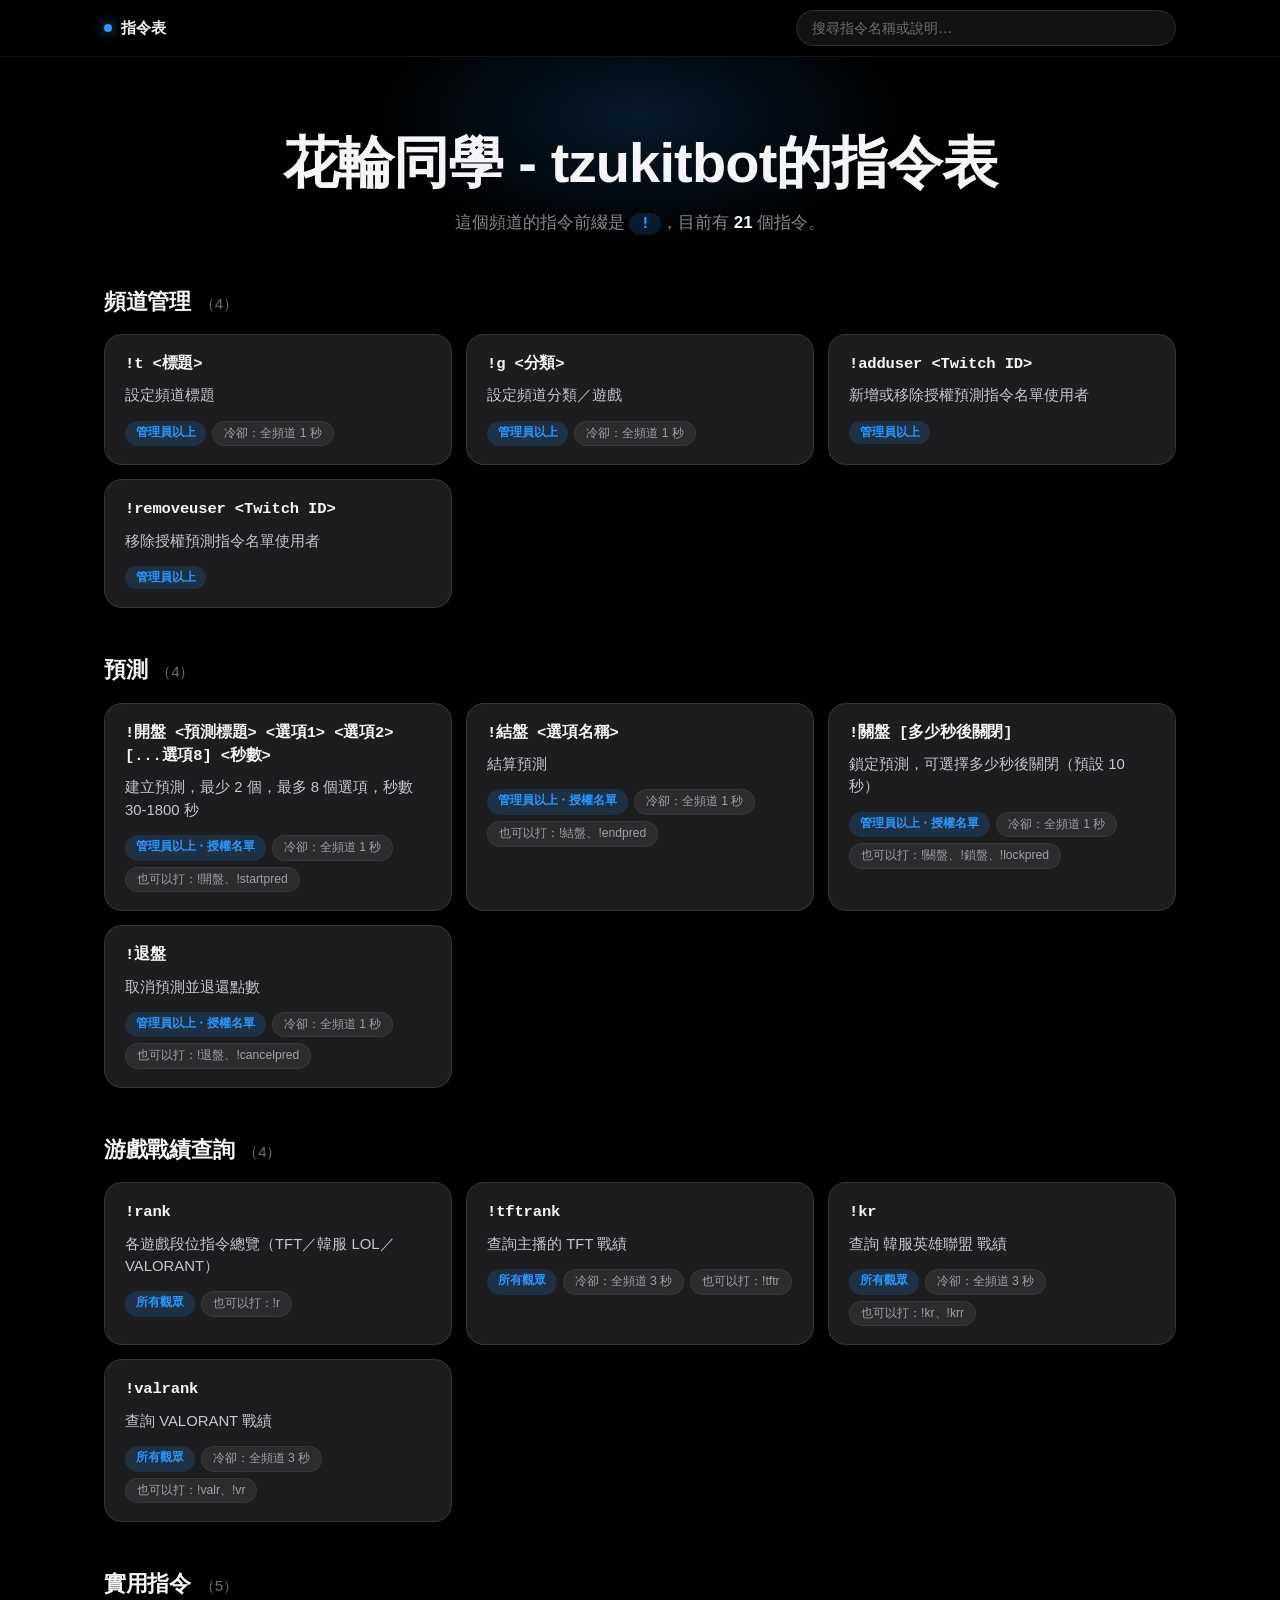
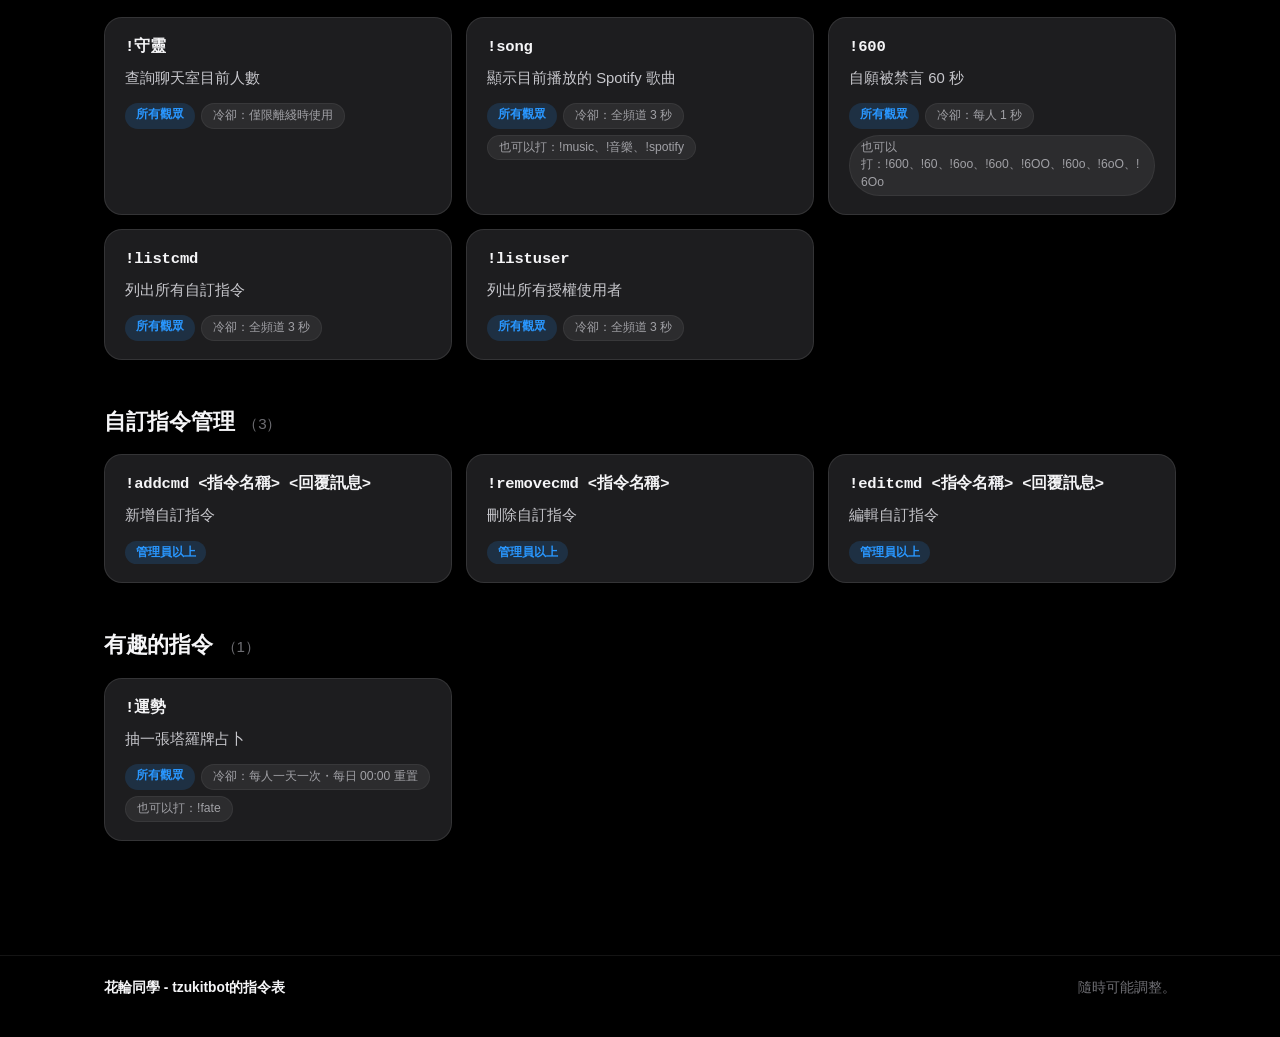
==== commit 86465222: "Trim hero, note and footer copy" ====
--- a/index.html
+++ b/index.html
@@ -26,8 +26,8 @@
   <div class="wrap">
     <h1 data-site-title>我的指令表</h1>
     <p class="lead">
-      在聊天室輸入下面的指令就會有反應。這個頻道的指令前綴是
-      <code data-site-prefix>!</code>，目前有 <b data-total>0</b> 個指令可以用。
+      這個頻道的指令前綴是
+      <code data-site-prefix>!</code>，目前有 <b data-total>0</b> 個指令。
     </p>
   </div>
 </header>
@@ -40,14 +40,13 @@
   <p class="empty" data-empty hidden></p>
 
   <p class="pub-note" data-note hidden>
-    找不到想要的？頁面內容由頻道主自行維護，隨時可能調整。
   </p>
 </main>
 
 <footer class="foot">
   <div class="wrap foot-row">
     <span data-foot-title>指令表</span>
-    <span class="muted">指令由頻道主自行設定，隨時可能調整。</span>
+    <span class="muted">隨時可能調整。</span>
   </div>
 </footer>
 
--- a/style.css
+++ b/style.css
@@ -233,7 +233,7 @@
 }
 .cmd .sum {
   margin: 0;
-  color: var(--dim);
+  color: #c7c7cc;
   font-size: .93rem;
   line-height: 1.5;
   overflow-wrap: anywhere;
@@ -265,9 +265,9 @@
   line-height: 1.45;
   padding: 3px 11px;
   border-radius: var(--pill);
-  background: var(--bg-soft);
-  border: 1px solid var(--hairline);
-  color: var(--dim);
+  background: #2c2c2e;
+  border: 1px solid rgba(255, 255, 255, .06);
+  color: #a1a1a6;
   overflow-wrap: anywhere;
   max-width: 100%;
 }
